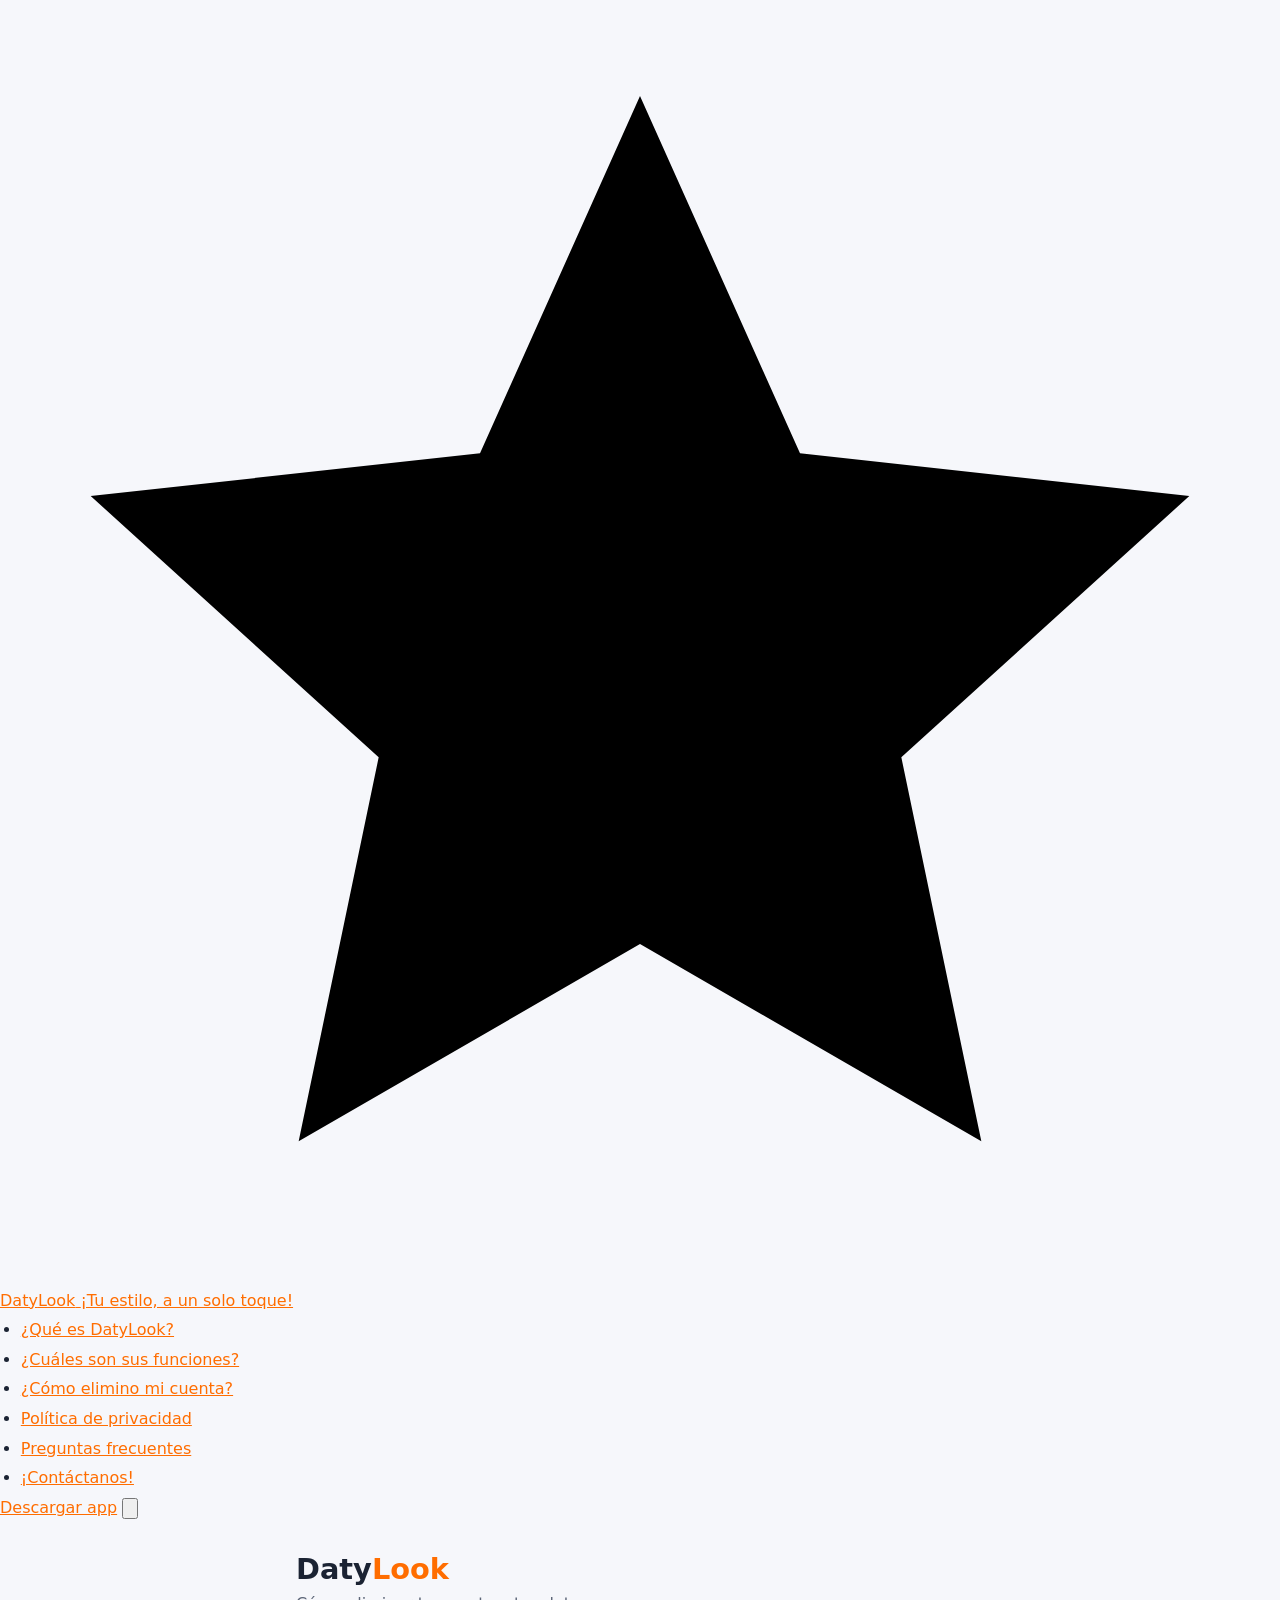
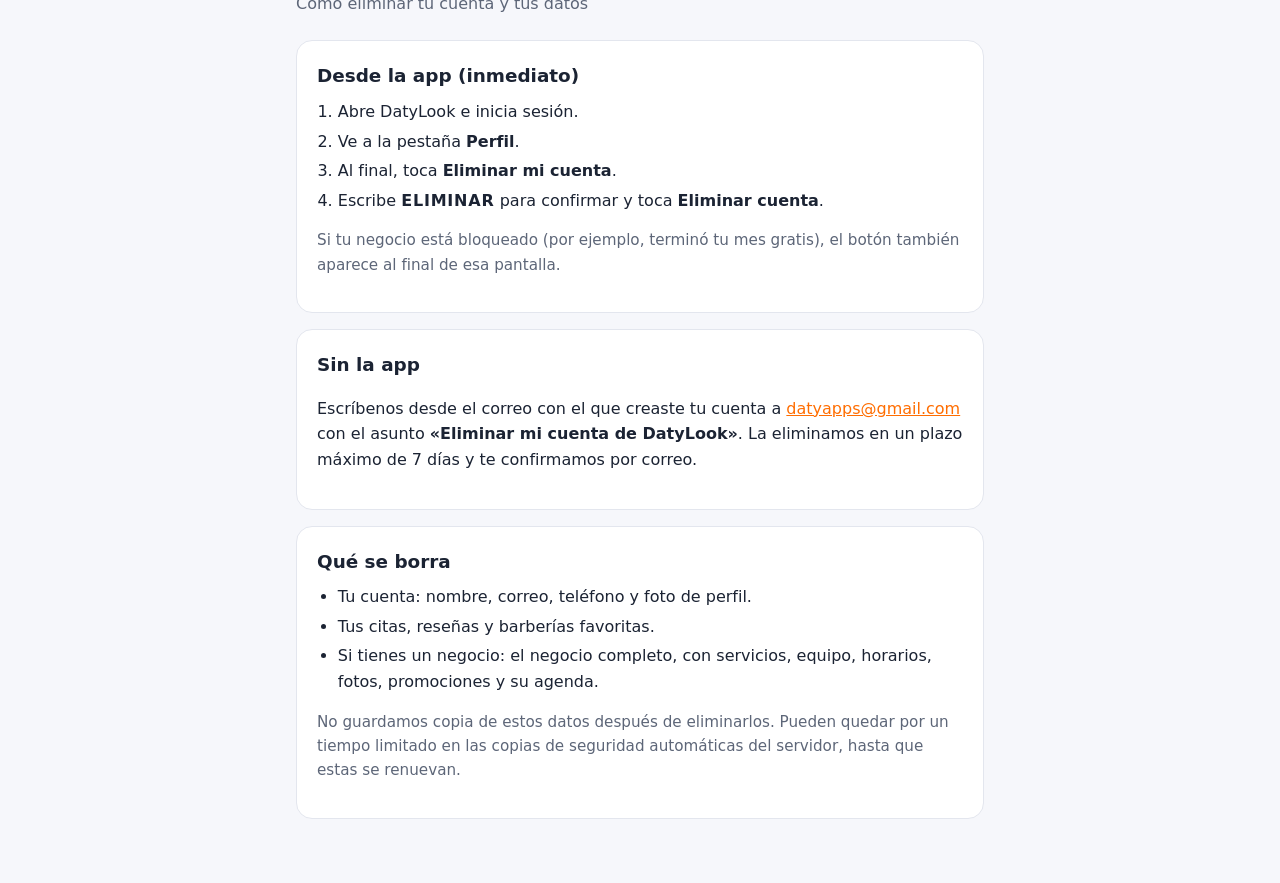
==== eliminar-cuenta.html @ 309f57aa "Index" ====
<!doctype html>
<html lang="es">
<head>
<meta charset="utf-8">
<meta name="viewport" content="width=device-width, initial-scale=1">
<title>Eliminar tu cuenta · DatyLook</title>
<meta name="description" content="Cómo eliminar tu cuenta de DatyLook y qué datos se borran.">
<style>
  :root { --bg:#f6f7fb; --card:#ffffff; --text:#1b2333; --muted:#5d6678; --accent:#ff6d00; --line:#e3e6ee; }
  @media (prefers-color-scheme: dark) {
    :root { --bg:#0f1724; --card:#172235; --text:#eef1f7; --muted:#a3adbf; --line:#26334a; }
  }
  * { box-sizing:border-box; }
  body { margin:0; background:var(--bg); color:var(--text); font:16px/1.6 system-ui, -apple-system, "Segoe UI", Roboto, sans-serif; }
  main { max-width:720px; margin:0 auto; padding:32px 16px 48px; }
  h1 { font-size:1.8rem; line-height:1.2; margin:0 0 4px; }
  h1 span { color:var(--accent); }
  h2 { font-size:1.15rem; margin:0 0 8px; }
  .sub { color:var(--muted); margin:0 0 24px; }
  .card { background:var(--card); border:1px solid var(--line); border-radius:16px; padding:20px; margin-bottom:16px; }
  ol, ul { margin:0; padding-left:1.3em; }
  li { margin:4px 0; }
  a { color:var(--accent); }
  .note { color:var(--muted); font-size:.95rem; }
  b.word { letter-spacing:.05em; }
</style>
</head>
<body>
  <header class="nav" id="nav">
    <div class="nav-inner">
      <div class="brand">
      <a class="logo brand" href="index.html#inicio" aria-label="DatyLook, ir al inicio">
        <svg viewBox="0 0 24 24" aria-hidden="true"><path d="M12 1.8l3 6.7 7.3.8-5.4 4.9 1.5 7.2L12 17.7 5.6 21.4l1.5-7.2L1.7 9.3 9 8.5z"/></svg>
        <span class="brand-text">
          <span class="brand-name">Daty<span class="look">Look</span></span>
          <span class="tagline">¡Tu estilo, a un solo toque!</span>
        </span>
      </a>
      </div>
      <ul class="nav-links" id="nav-links">
        <li><a href="#index.htmlque-es">¿Qué es DatyLook?</a></li>
        <li><a href="#index.htmlfunciones">¿Cuáles son sus funciones?</a></li>
        <li><a href="eliminar-cuenta.html">¿Cómo elimino mi cuenta?</a></li>
        <li><a href="privacidad.html">Política de privacidad</a></li>
        <li><a href="index.html#preguntas">Preguntas frecuentes</a></li>
        <li><a href="index.html#contacto">¡Contáctanos!</a></li>
      </ul>
      <a class="btn btn-primary btn-sm" href="#descargar"><i class="fa-solid fa-download" aria-hidden="true"></i>Descargar app</a>
      <button class="menu-btn" id="menu-btn" aria-label="Abrir menú" aria-expanded="false" aria-controls="nav-links">
        <svg viewBox="0 0 24 24" aria-hidden="true"><path d="M4 7h16M4 12h16M4 17h16"/></svg>
      </button>
    </div>
  </header>
<main>
  <h1>Daty<span>Look</span></h1>
  <p class="sub">Cómo eliminar tu cuenta y tus datos</p>

  <section class="card">
    <h2>Desde la app (inmediato)</h2>
    <ol>
      <li>Abre DatyLook e inicia sesión.</li>
      <li>Ve a la pestaña <b>Perfil</b>.</li>
      <li>Al final, toca <b>Eliminar mi cuenta</b>.</li>
      <li>Escribe <b class="word">ELIMINAR</b> para confirmar y toca <b>Eliminar cuenta</b>.</li>
    </ol>
    <p class="note">Si tu negocio está bloqueado (por ejemplo, terminó tu mes gratis), el botón también aparece al final de esa pantalla.</p>
  </section>

  <section class="card">
    <h2>Sin la app</h2>
    <p>Escríbenos desde el correo con el que creaste tu cuenta a
      <a href="mailto:datyapps@gmail.com?subject=Eliminar%20mi%20cuenta%20de%20DatyLook">datyapps@gmail.com</a>
      con el asunto <b>«Eliminar mi cuenta de DatyLook»</b>. La eliminamos en un plazo máximo de 7 días y te confirmamos por correo.</p>
  </section>

  <section class="card">
    <h2>Qué se borra</h2>
    <ul>
      <li>Tu cuenta: nombre, correo, teléfono y foto de perfil.</li>
      <li>Tus citas, reseñas y barberías favoritas.</li>
      <li>Si tienes un negocio: el negocio completo, con servicios, equipo, horarios, fotos, promociones y su agenda.</li>
    </ul>
    <p class="note">No guardamos copia de estos datos después de eliminarlos. Pueden quedar por un tiempo limitado en las copias de seguridad automáticas del servidor, hasta que estas se renuevan.</p>
  </section>
</main>
</body>
</html>
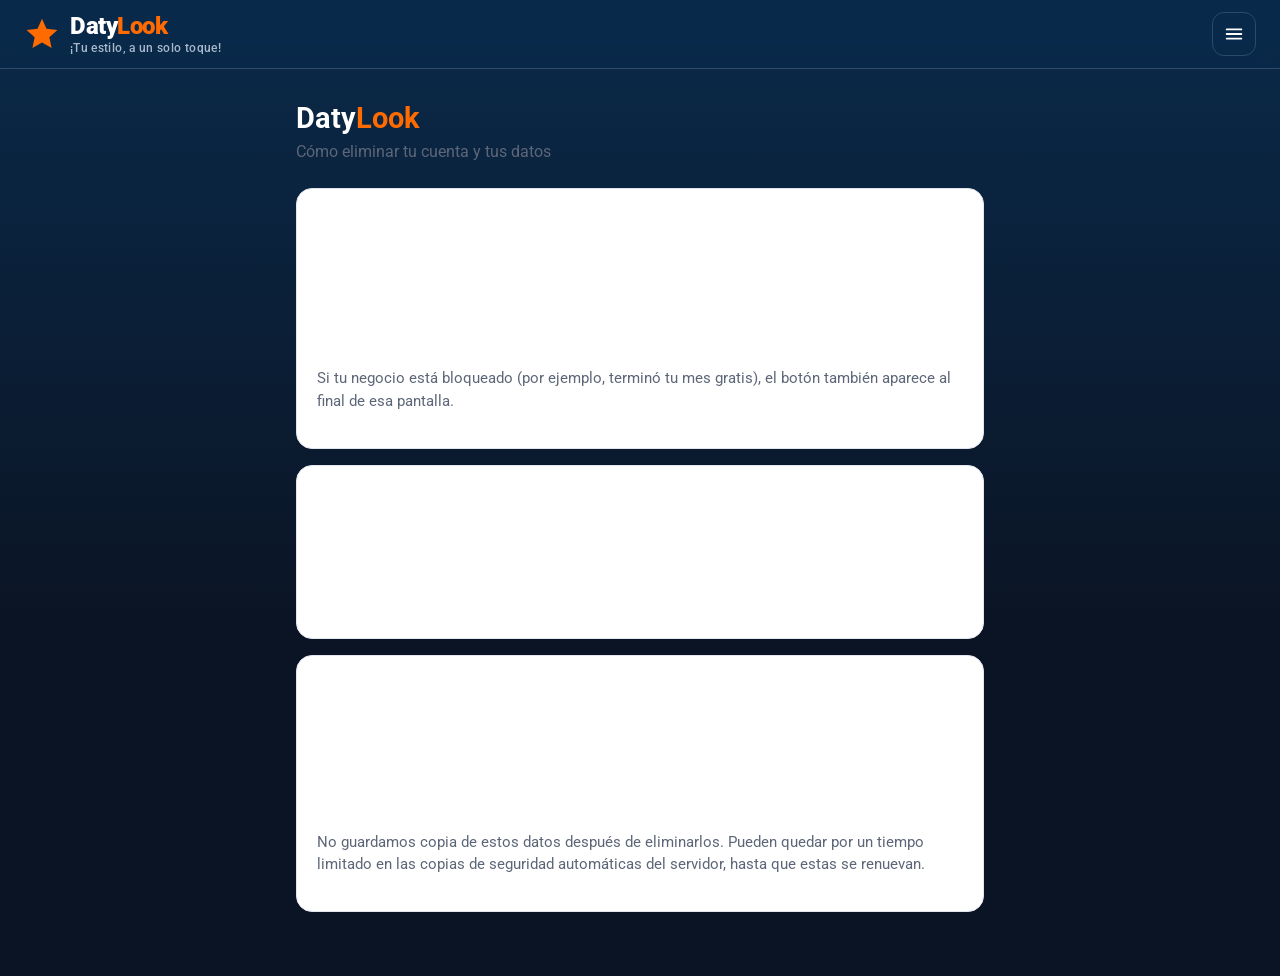
==== commit 8444b518: "Ayuda" ====
--- a/eliminar-cuenta.html
+++ b/eliminar-cuenta.html
@@ -24,6 +24,13 @@
   .note { color:var(--muted); font-size:.95rem; }
   b.word { letter-spacing:.05em; }
 </style>
+<link rel="preconnect" href="https://fonts.googleapis.com">
+<link href="https://fonts.googleapis.com/css2?family=Roboto:wght@400;500;700;900&display=swap" rel="stylesheet">
+<link rel="stylesheet" href="https://cdnjs.cloudflare.com/ajax/libs/font-awesome/6.5.2/css/all.min.css">
+<link rel="stylesheet" href="css/styles.css">
+<meta name="description" content="DatyLook es la app para reservar citas con barberos y estilistas. Elige a tu profesional, escoge la hora y confirma en segundos.">
+<meta name="theme-color" content="#0A2A4A">
+<link rel="icon" href="data:image/svg+xml,<svg xmlns='http://www.w3.org/2000/svg' viewBox='0 0 24 24'><path fill='%23FF6B00' d='M12 1.8l3 6.7 7.3.8-5.4 4.9 1.5 7.2L12 17.7 5.6 21.4l1.5-7.2L1.7 9.3 9 8.5z'/></svg>">
 </head>
 <body>
   <header class="nav" id="nav">
--- a/css/styles.css
+++ b/css/styles.css
@@ -0,0 +1,408 @@
+:root {
+  color-scheme: dark;
+  box-sizing: border-box;
+  padding-top: env(safe-area-inset-top, 0px);
+  padding-bottom: env(safe-area-inset-bottom, 0px);
+ 
+  --bg-start: #0A2A4A;
+  --bg-end: #0B1424;
+  --surface: #1B3A66;
+  --input-bg: #0E2240;
+  --border: #2C4A6E;
+  --accent: #FF6B00;
+  --accent-hover: #FF8126;
+  --text: #FFFFFF;
+  --text-muted: #A9B8CC;
+  --radius-card: 24px;
+  --radius-input: 16px;
+  --radius-pill: 999px;
+  --font: 'Roboto', system-ui, -apple-system, 'Segoe UI', sans-serif;
+}
+*, *::before, *::after { box-sizing: inherit; }
+html { scroll-padding-top: calc(env(safe-area-inset-top, 0px) + 80px); scroll-behavior: smooth; }
+body {
+  margin: 0;
+  min-height: 100vh;
+  font-family: var(--font);
+  color: var(--text);
+  background: var(--bg-end) linear-gradient(180deg, var(--bg-start) 0%, var(--bg-end) 70%) fixed;
+  line-height: 1.5;
+}
+body::before {
+  content: "";
+  position: fixed;
+  inset: 0 0 auto;
+  height: env(safe-area-inset-top, 0px);
+  background: var(--bg-start);
+  z-index: 10;
+}
+a { color: inherit; text-decoration: none; }
+:focus-visible { outline: 3px solid var(--accent); outline-offset: 3px; border-radius: 8px; }
+ 
+/* Navbar */
+.nav {
+  position: sticky;
+  top: env(safe-area-inset-top, 0px);
+  z-index: 20;
+  background: rgba(10, 42, 74, 0.88);
+  backdrop-filter: blur(10px);
+  border-bottom: 1px solid var(--border);
+}
+.nav-inner {
+  max-width: 1120px;
+  margin: 0 auto;
+  padding: 14px 24px;
+  display: flex;
+  align-items: center;
+  gap: 32px;
+}
+.logo { display: flex; align-items: center; gap: 10px; font-weight: 900; font-size: 1.6rem; letter-spacing: -0.5px; }
+.logo svg { width: 30px; height: 30px; fill: var(--accent); }
+.logo .look { color: var(--accent); }
+.nav-links { display: flex; gap: 28px; margin-left: auto; list-style: none; padding: 0; margin-block: 0; }
+.nav-links a { color: var(--text-muted); font-weight: 500; transition: color .15s; }
+.nav-links a:hover { color: var(--text); }
+.menu-btn {
+  display: none; margin-left: auto;
+  background: transparent; border: 1px solid var(--border); border-radius: 12px;
+  color: var(--text); width: 44px; height: 44px; cursor: pointer;
+}
+.menu-btn svg { width: 22px; height: 22px; stroke: currentColor; fill: none; stroke-width: 2; stroke-linecap: round; }
+ 
+/* Botones */
+.btn {
+  display: inline-flex; align-items: center; justify-content: center;
+  font: 700 1rem var(--font);
+  padding: 15px 28px;
+  border-radius: var(--radius-pill);
+  border: 2px solid transparent;
+  cursor: pointer;
+  transition: background .15s, border-color .15s;
+}
+.btn-primary { background: var(--accent); color: #fff; }
+.btn-primary:hover { background: var(--accent-hover); }
+.btn-ghost { background: transparent; color: var(--accent); border-color: var(--border); }
+.btn-ghost:hover { border-color: var(--accent); }
+.btn-sm { padding: 10px 20px; font-size: .95rem; }
+ 
+/* Hero */
+.hero {
+  max-width: 1120px;
+  margin: 0 auto;
+  padding: 72px 24px 96px;
+  display: grid;
+  grid-template-columns: 1.1fr .9fr;
+  gap: 56px;
+  align-items: center;
+}
+.hero h1 {
+  margin: 0 0 20px;
+  font-size: clamp(2.3rem, 5vw, 3.6rem);
+  line-height: 1.08;
+  font-weight: 900;
+  letter-spacing: -1px;
+  max-width: 14ch;
+}
+.hero p.lead { margin: 0 0 32px; font-size: 1.2rem; color: var(--text-muted); max-width: 46ch; }
+.cta-row { display: flex; flex-wrap: wrap; gap: 14px; margin-bottom: 28px; }
+.hero small { color: var(--text-muted); font-size: .95rem; }
+ 
+/* Teléfono */
+.phone-wrap { display: flex; justify-content: center; }
+.phone {
+  width: min(320px, 100%);
+  background: linear-gradient(180deg, #0C2745, #0B1424);
+  border: 8px solid #060C18;
+  border-radius: 44px;
+  padding: 22px 18px 24px;
+  box-shadow: 0 30px 70px rgba(0,0,0,.5), 0 0 0 1px var(--border);
+}
+.phone h2 { font-size: 1.25rem; margin: 6px 0 4px; }
+.phone .sub { color: var(--text-muted); font-size: .9rem; margin: 0 0 18px; }
+.barber {
+  display: flex; align-items: center; gap: 12px;
+  background: var(--input-bg);
+  border: 1px solid var(--border);
+  border-radius: var(--radius-input);
+  padding: 12px;
+  margin-bottom: 18px;
+}
+.avatar {
+  width: 44px; height: 44px; border-radius: 50%;
+  background: var(--surface);
+  display: grid; place-items: center;
+  font-weight: 700; color: var(--accent);
+}
+.barber strong { display: block; font-size: 1rem; }
+.barber span { color: var(--text-muted); font-size: .85rem; }
+.slots-title { font-size: .9rem; color: var(--text-muted); margin: 0 0 10px; }
+.slots { display: grid; grid-template-columns: repeat(3, 1fr); gap: 8px; margin-bottom: 20px; }
+.slot {
+  text-align: center; padding: 10px 0;
+  border: 1px solid var(--border);
+  border-radius: var(--radius-pill);
+  color: var(--accent); font-weight: 500; font-size: .9rem;
+}
+.slot.on { background: var(--accent); border-color: var(--accent); color: #fff; font-weight: 700; }
+.phone .btn { width: 100%; }
+.confirm { animation: pulse 1.6s ease-out 1.2s 1 both; }
+@keyframes pulse {
+  0% { box-shadow: 0 0 0 0 rgba(255,107,0,.6); }
+  100% { box-shadow: 0 0 0 18px rgba(255,107,0,0); }
+}
+ 
+/* Secciones */
+.section { max-width: 1120px; margin: 0 auto; padding: 80px 24px; }
+.section-head h2 { font-size: clamp(1.8rem, 3.6vw, 2.6rem); line-height: 1.15; font-weight: 900; letter-spacing: -0.5px; margin: 0 0 14px; max-width: 22ch; }
+.section-head p { color: var(--text-muted); font-size: 1.1rem; max-width: 52ch; margin: 0 0 44px; }
+ 
+.compare-head, .compare-row { display: grid; grid-template-columns: 1fr 1fr; gap: 48px; }
+.compare-head { padding-bottom: 14px; font-weight: 700; }
+.compare-head span:first-child { color: var(--text-muted); }
+.compare-head span:last-child { color: var(--accent); padding-left: 21px; }
+.compare-row { padding: 28px 0; border-top: 1px solid var(--border); }
+.compare-row:last-child { border-bottom: 1px solid var(--border); }
+.compare-row .before { color: var(--text-muted); margin: 0; }
+.compare-row .after { margin: 0; font-weight: 500; padding-left: 18px; border-left: 3px solid var(--accent); }
+ 
+.band { background: rgba(27, 58, 102, 0.35); border-block: 1px solid var(--border); }
+.steps { list-style: none; margin: 0; padding: 0; display: grid; grid-template-columns: repeat(3, 1fr); gap: 40px; }
+.step-num {
+  width: 48px; height: 48px; border-radius: 50%;
+  display: grid; place-items: center;
+  border: 2px solid var(--accent); color: var(--accent);
+  font-weight: 900; font-size: 1.2rem; margin-bottom: 18px;
+}
+.steps h3 { margin: 0 0 8px; font-size: 1.25rem; }
+.steps p { margin: 0; color: var(--text-muted); max-width: 32ch; }
+ 
+/* Funciones por rol */
+.tabs { display: flex; flex-wrap: wrap; gap: 10px; margin-bottom: 40px; }
+.tab {
+  font: 700 1rem var(--font);
+  padding: 12px 26px;
+  border-radius: var(--radius-pill);
+  border: 2px solid var(--border);
+  background: transparent; color: var(--accent);
+  cursor: pointer;
+  transition: background .15s, border-color .15s;
+}
+.tab:hover { border-color: var(--accent); }
+.tab[aria-selected="true"] { background: var(--accent); border-color: var(--accent); color: #fff; }
+.role-grid { display: grid; grid-template-columns: 1fr auto; gap: 64px; align-items: center; }
+.role-grid[hidden] { display: none; }
+.features { list-style: none; margin: 0; padding: 0; display: grid; gap: 26px; }
+.features li { padding-left: 18px; border-left: 3px solid var(--accent); }
+.features strong { display: block; font-size: 1.15rem; margin-bottom: 4px; }
+.features span { color: var(--text-muted); }
+.mrow {
+  display: flex; justify-content: space-between; align-items: center; gap: 12px;
+  background: var(--input-bg); border: 1px solid var(--border);
+  border-radius: var(--radius-input); padding: 12px 14px; margin-bottom: 10px;
+}
+.mrow strong { display: block; font-size: .95rem; }
+.mrow small { color: var(--text-muted); font-size: .82rem; }
+.mrow .pill { color: var(--accent); font-weight: 700; font-size: .85rem; white-space: nowrap; }
+@media (max-width: 860px) {
+  .role-grid { grid-template-columns: 1fr; gap: 40px; }
+  .role-grid .phone-wrap { justify-content: center; }
+}
+ 
+/* Precios y preguntas */
+.pricing { display: grid; grid-template-columns: 1fr 1fr; gap: 64px; align-items: center; }
+.pricing .section-head p { margin-bottom: 0; }
+.price-card {
+  background: var(--surface);
+  border: 1px solid var(--accent);
+  border-radius: var(--radius-card);
+  padding: 36px 32px;
+}
+.price-card h3 { margin: 0 0 8px; font-size: 1.3rem; color: var(--accent); }
+.price { display: flex; align-items: baseline; gap: 8px; margin-bottom: 24px; }
+.price strong { font-size: 3.2rem; font-weight: 900; letter-spacing: -1px; line-height: 1; }
+.price span { color: var(--text-muted); font-size: 1.1rem; }
+.price-list { list-style: none; margin: 0 0 28px; padding: 0; display: grid; gap: 14px; }
+.price-list li { padding-left: 30px; position: relative; }
+.price-list li::before {
+  content: "\2713"; position: absolute; left: 0; top: 0;
+  color: var(--accent); font-weight: 900;
+}
+.price-card .btn { width: 100%; }
+ 
+.faq { max-width: 780px; border-bottom: 1px solid var(--border); }
+.faq details { border-top: 1px solid var(--border); }
+.faq summary {
+  list-style: none; cursor: pointer;
+  display: flex; justify-content: space-between; align-items: center; gap: 20px;
+  padding: 22px 0; font-weight: 700; font-size: 1.1rem;
+}
+.faq summary::-webkit-details-marker { display: none; }
+.faq summary::after { content: "+"; color: var(--accent); font-size: 1.6rem; font-weight: 400; line-height: 1; }
+.faq details[open] summary::after { content: "\2212"; }
+.faq details p { margin: 0 0 22px; color: var(--text-muted); max-width: 62ch; }
+@media (max-width: 860px) {
+  .pricing { grid-template-columns: 1fr; gap: 36px; }
+  .pricing .section-head p { margin-bottom: 0; }
+}
+ 
+/* Responsive */
+@media (max-width: 860px) {
+  .section { padding: 56px 24px; }
+  .compare-head { display: none; }
+  .compare-row { grid-template-columns: 1fr; gap: 14px; }
+  .steps { grid-template-columns: 1fr; gap: 32px; }
+}
+@media (max-width: 860px) {
+  .nav-links, .nav .btn-sm { display: none; }
+  .menu-btn { display: grid; place-items: center; }
+  .nav.open .nav-links {
+    display: flex; flex-direction: column; gap: 0;
+    position: absolute; top: 100%; left: 0; right: 0;
+    background: var(--bg-start); border-bottom: 1px solid var(--border);
+    padding: 8px 24px 18px;
+  }
+  .nav.open .nav-links a { display: block; padding: 14px 0; }
+  .hero { grid-template-columns: 1fr; padding-top: 40px; gap: 48px; }
+  .hero h1 { max-width: none; }
+}
+@media (prefers-reduced-motion: reduce) {
+  html { scroll-behavior: auto; }
+  .confirm { animation: none; }
+}
+ 
+/* La interfaz simulada del teléfono es solo ilustrativa */
+.phone { pointer-events: none; user-select: none; -webkit-user-select: none; }
+ 
+/* Iconos en botones */
+.btn i { margin-right: 10px; }
+.btn[disabled] { opacity: .6; cursor: not-allowed; }
+ 
+/* Llamado final */
+.cta-final {
+  text-align: center;
+  background: var(--surface);
+  border: 1px solid var(--accent);
+  border-radius: var(--radius-card);
+  padding: 64px 28px;
+}
+.cta-final h2 { margin: 0 0 14px; font-size: clamp(1.8rem, 3.6vw, 2.6rem); font-weight: 900; letter-spacing: -0.5px; }
+.cta-final p { margin: 0 auto 30px; color: var(--text-muted); font-size: 1.1rem; max-width: 52ch; }
+.cta-final .cta-row { justify-content: center; }
+.cta-final small { color: var(--text-muted); display: block; max-width: 56ch; margin: 0 auto; }
+ 
+/* Contacto */
+.contact { display: grid; grid-template-columns: 1fr 1fr; gap: 64px; align-items: start; }
+.contact .section-head p { margin-bottom: 28px; }
+.contact-list { list-style: none; margin: 0; padding: 0; display: grid; gap: 16px; }
+.contact-list a { display: inline-flex; align-items: center; gap: 14px; font-weight: 500; }
+.contact-list a:hover { color: var(--accent); }
+.ico {
+  width: 44px; height: 44px; border-radius: 50%;
+  display: grid; place-items: center;
+  border: 1px solid var(--border); color: var(--accent); font-size: 1.1rem;
+}
+.contact-form { display: grid; gap: 18px; }
+.field label { display: block; margin-bottom: 8px; color: var(--text-muted); font-weight: 500; }
+.field input, .field textarea {
+  width: 100%;
+  background: var(--input-bg); color: var(--text);
+  border: 1px solid var(--border); border-radius: var(--radius-input);
+  padding: 14px 16px; font: 400 1rem var(--font);
+}
+.field textarea { resize: vertical; min-height: 130px; }
+.field input:focus, .field textarea:focus { border-color: var(--accent); outline: none; }
+.field input:focus-visible, .field textarea:focus-visible { outline: 3px solid var(--accent); outline-offset: 2px; }
+.field .invalid { border-color: #ff5a5a; }
+.hp { position: absolute; left: -9999px; width: 1px; height: 1px; opacity: 0; }
+.form-status { margin: 0; min-height: 1.5em; color: var(--text-muted); }
+.form-status.ok { color: #6fdc8c; }
+.form-status.err { color: #ff8a8a; }
+ 
+/* Pie de página */
+.footer { border-top: 1px solid var(--border); background: rgba(6, 12, 24, 0.5); }
+.footer-inner {
+  max-width: 1120px; margin: 0 auto; padding: 40px 24px 16px;
+  display: flex; flex-wrap: wrap; align-items: center; gap: 20px 32px;
+}
+.footer-inner p { margin: 0; color: var(--text-muted); }
+.social { display: flex; gap: 12px; margin-left: auto; }
+.social a {
+  width: 44px; height: 44px; border-radius: 50%;
+  display: grid; place-items: center;
+  border: 1px solid var(--border); color: var(--accent); font-size: 1.15rem;
+  transition: border-color .15s, background .15s;
+}
+.social a:hover { border-color: var(--accent); background: rgba(255, 107, 0, 0.1); }
+.copy { max-width: 1120px; margin: 0 auto; padding: 0 24px 28px; color: var(--text-muted); font-size: .9rem; }
+ 
+@media (max-width: 860px) {
+  .contact { grid-template-columns: 1fr; gap: 40px; }
+  .cta-final { padding: 44px 22px; }
+  .social { margin-left: 0; }
+}
+
+/* Navbar compacto */
+.nav-inner { max-width: 1280px; gap: 24px; padding: 12px 24px; }
+.nav-links { gap: 20px; }
+.nav-links a { font-size: .88rem; white-space: nowrap; }
+.nav .btn-sm { padding: 9px 18px; font-size: .9rem; white-space: nowrap; }
+
+/* Logo y leyenda como una sola pieza */
+.brand { gap: 0; flex-shrink: 0; }
+.brand .logo { font-size: 1.5rem; line-height: 1.1; gap: 9px; }
+.brand .logo svg { width: 30px; height: 30px; }
+.tagline {
+  margin: 3px 0 0 39px;
+  font-size: .74rem; line-height: 1.1;
+  letter-spacing: .03em; font-weight: 500;
+  color: var(--text-muted);
+  white-space: nowrap;
+}
+
+/* Con textos largos, el menú pasa a hamburguesa antes */
+@media (max-width: 1280px) {
+  .nav-links, .nav .btn-sm { display: none; }
+  .menu-btn { display: grid; place-items: center; }
+  .nav.open .nav-links {
+    display: flex; flex-direction: column; gap: 0;
+    position: absolute; top: 100%; left: 0; right: 0;
+    background: var(--bg-start); border-bottom: 1px solid var(--border);
+    padding: 8px 24px 18px;
+  }
+  .nav.open .nav-links a { display: block; padding: 14px 0; font-size: 1rem; }
+}
+
+/* Estrella centrada entre el nombre y la leyenda */
+.logo.brand { flex-direction: row; align-items: center; gap: 10px; font-size: 1.5rem; line-height: 1.1; }
+.logo.brand svg { width: 36px; height: 36px; flex-shrink: 0; }
+.brand-text { display: flex; flex-direction: column; gap: 3px; }
+.brand-text .tagline { display: block; margin: 0; }
+
+/* Pasos centrados en celular */
+@media (max-width: 860px) {
+  .steps li { text-align: center; }
+  .step-num { margin-inline: auto; }
+  .steps p { margin-inline: auto; }
+}
+
+/* Íconos dentro de los campos */
+.input-wrap { position: relative; }
+.input-wrap > i {
+  position: absolute; left: 16px; top: 50%; transform: translateY(-50%);
+  width: 18px; text-align: center;
+  color: var(--text-muted); pointer-events: none; transition: color .15s;
+}
+.input-wrap.area > i { top: 20px; transform: none; }
+.input-wrap:focus-within > i { color: var(--accent); }
+.input-wrap input, .input-wrap textarea { padding-left: 48px; }
+
+/* Íconos en pestañas y botones pequeños */
+.tab i { margin-right: 8px; }
+.btn-sm i { margin-right: 8px; }
+
+/* Lista con íconos en círculo */
+.features.with-icons li {
+  display: grid; grid-template-columns: 44px 1fr; column-gap: 16px; align-items: start;
+  border-left: none; padding-left: 0;
+}
+.features.with-icons .ico { grid-row: 1 / span 2; }
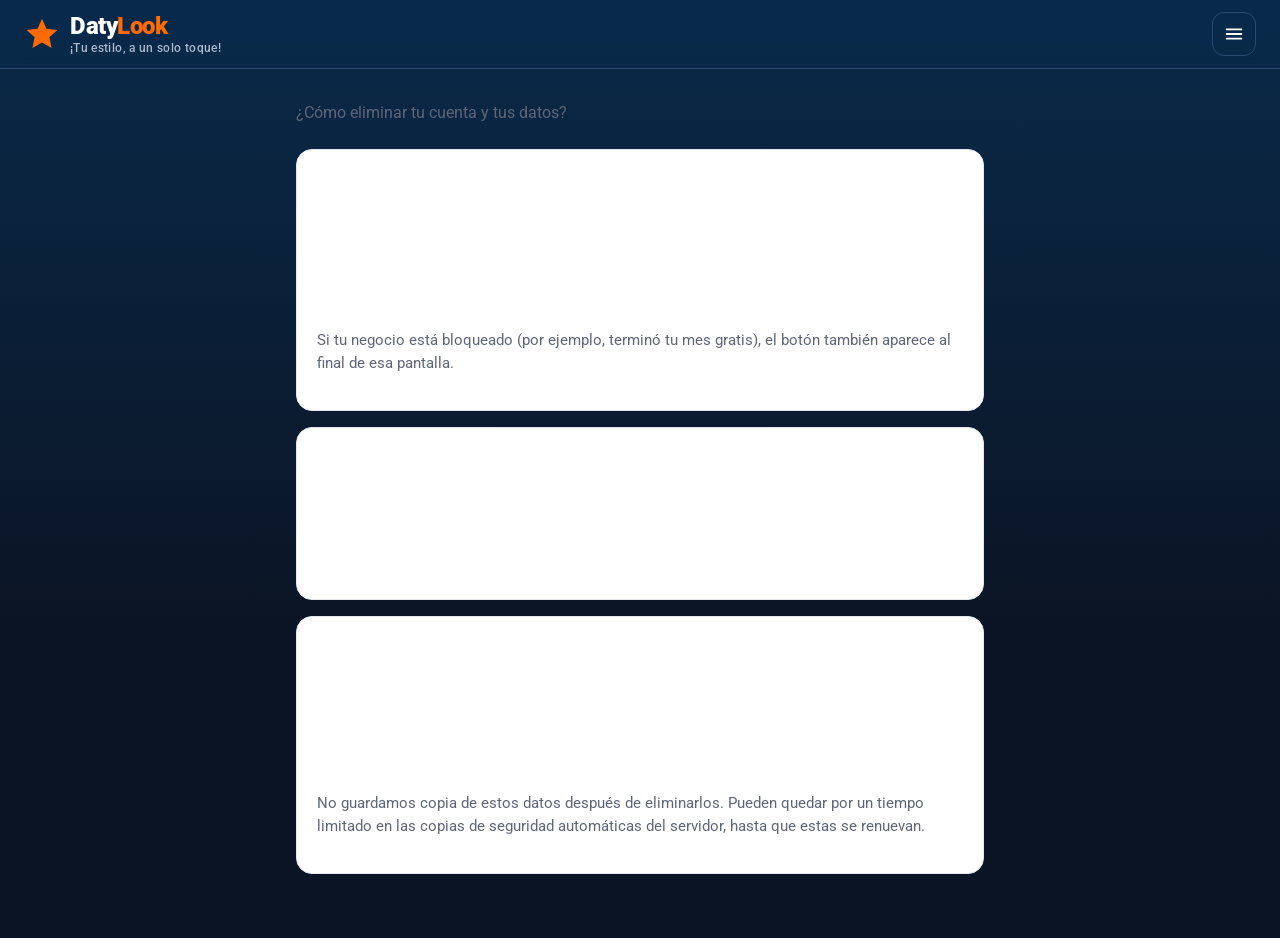
==== commit f00721d6: "Ayuda" ====
--- a/eliminar-cuenta.html
+++ b/eliminar-cuenta.html
@@ -59,8 +59,7 @@
     </div>
   </header>
 <main>
-  <h1>Daty<span>Look</span></h1>
-  <p class="sub">Cómo eliminar tu cuenta y tus datos</p>
+  <p class="sub">¿Cómo eliminar tu cuenta y tus datos?</p>
 
   <section class="card">
     <h2>Desde la app (inmediato)</h2>
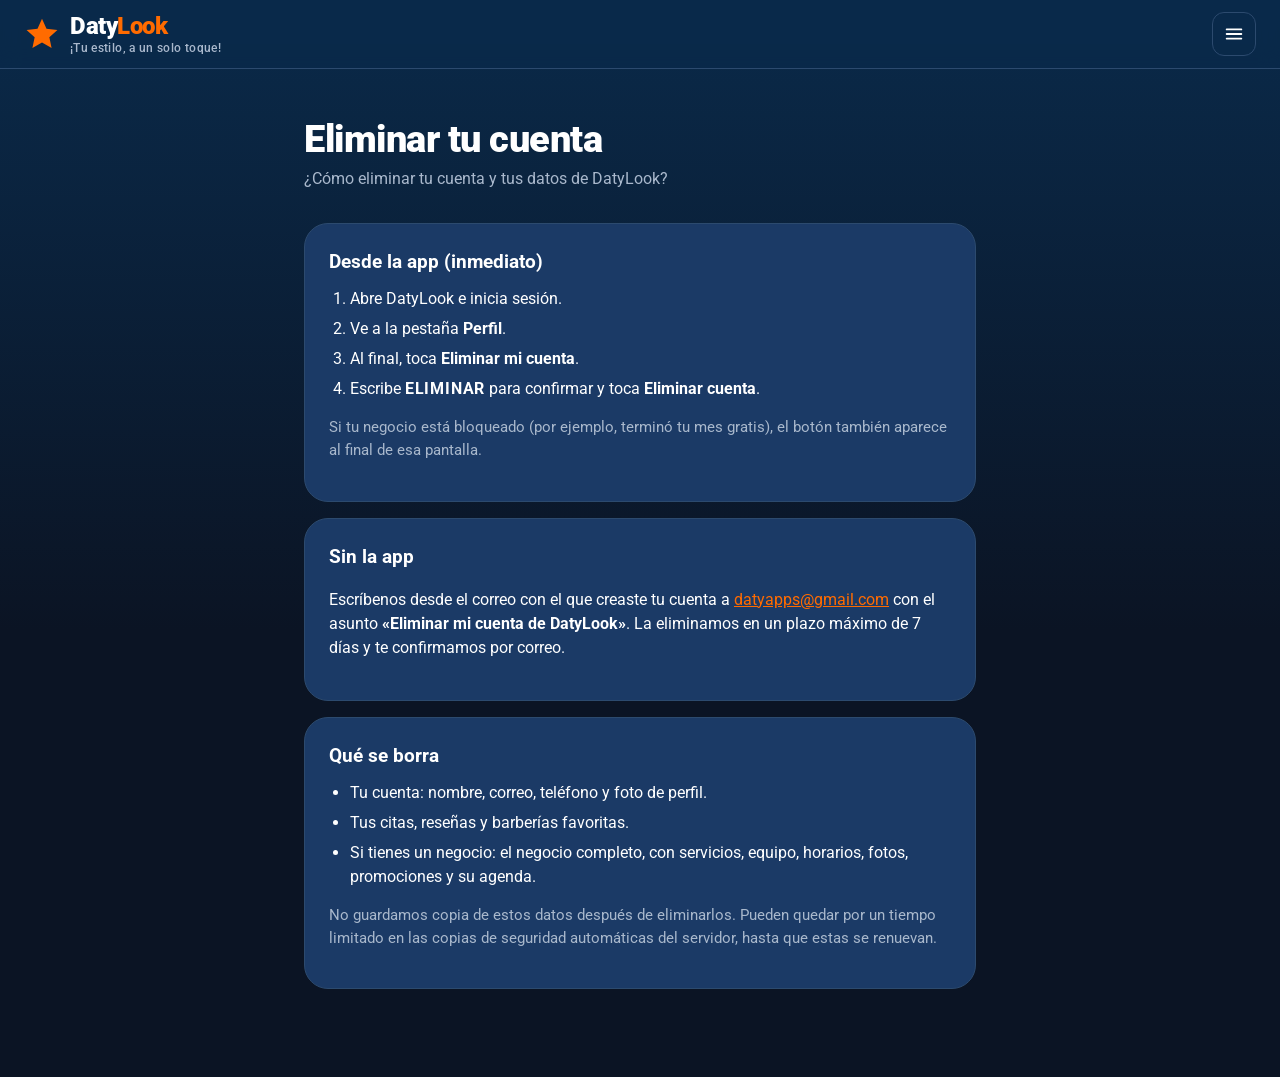
==== commit d56e9724: "Ayuda" ====
--- a/eliminar-cuenta.html
+++ b/eliminar-cuenta.html
@@ -2,64 +2,59 @@
 <html lang="es">
 <head>
 <meta charset="utf-8">
-<meta name="viewport" content="width=device-width, initial-scale=1">
+<meta name="viewport" content="width=device-width, initial-scale=1, viewport-fit=cover">
 <title>Eliminar tu cuenta · DatyLook</title>
 <meta name="description" content="Cómo eliminar tu cuenta de DatyLook y qué datos se borran.">
-<style>
-  :root { --bg:#f6f7fb; --card:#ffffff; --text:#1b2333; --muted:#5d6678; --accent:#ff6d00; --line:#e3e6ee; }
-  @media (prefers-color-scheme: dark) {
-    :root { --bg:#0f1724; --card:#172235; --text:#eef1f7; --muted:#a3adbf; --line:#26334a; }
-  }
-  * { box-sizing:border-box; }
-  body { margin:0; background:var(--bg); color:var(--text); font:16px/1.6 system-ui, -apple-system, "Segoe UI", Roboto, sans-serif; }
-  main { max-width:720px; margin:0 auto; padding:32px 16px 48px; }
-  h1 { font-size:1.8rem; line-height:1.2; margin:0 0 4px; }
-  h1 span { color:var(--accent); }
-  h2 { font-size:1.15rem; margin:0 0 8px; }
-  .sub { color:var(--muted); margin:0 0 24px; }
-  .card { background:var(--card); border:1px solid var(--line); border-radius:16px; padding:20px; margin-bottom:16px; }
-  ol, ul { margin:0; padding-left:1.3em; }
-  li { margin:4px 0; }
-  a { color:var(--accent); }
-  .note { color:var(--muted); font-size:.95rem; }
-  b.word { letter-spacing:.05em; }
-</style>
+<meta name="theme-color" content="#0A2A4A">
 <link rel="preconnect" href="https://fonts.googleapis.com">
 <link href="https://fonts.googleapis.com/css2?family=Roboto:wght@400;500;700;900&display=swap" rel="stylesheet">
 <link rel="stylesheet" href="https://cdnjs.cloudflare.com/ajax/libs/font-awesome/6.5.2/css/all.min.css">
 <link rel="stylesheet" href="css/styles.css">
-<meta name="description" content="DatyLook es la app para reservar citas con barberos y estilistas. Elige a tu profesional, escoge la hora y confirma en segundos.">
-<meta name="theme-color" content="#0A2A4A">
 <link rel="icon" href="data:image/svg+xml,<svg xmlns='http://www.w3.org/2000/svg' viewBox='0 0 24 24'><path fill='%23FF6B00' d='M12 1.8l3 6.7 7.3.8-5.4 4.9 1.5 7.2L12 17.7 5.6 21.4l1.5-7.2L1.7 9.3 9 8.5z'/></svg>">
+<style>
+  .page { max-width: 720px; margin: 0 auto; padding: 48px 24px 72px; }
+  .page h1 { font-size: clamp(1.8rem, 4vw, 2.4rem); font-weight: 900; line-height: 1.15; letter-spacing: -0.5px; margin: 0 0 6px; }
+  .page .sub { color: var(--text-muted); margin: 0 0 32px; }
+  .card { background: var(--surface); border: 1px solid var(--border); border-radius: var(--radius-card); padding: 24px; margin-bottom: 16px; }
+  .card h2 { font-size: 1.2rem; margin: 0 0 10px; }
+  .card ol, .card ul { margin: 0; padding-left: 1.3em; }
+  .card li { margin: 6px 0; }
+  .card a { color: var(--accent); text-decoration: underline; }
+  .note { color: var(--text-muted); font-size: .95rem; }
+  .word { letter-spacing: .05em; }
+</style>
 </head>
 <body>
-  <header class="nav" id="nav">
-    <div class="nav-inner">
-      <div class="brand">
-      <a class="logo brand" href="index.html#inicio" aria-label="DatyLook, ir al inicio">
-        <svg viewBox="0 0 24 24" aria-hidden="true"><path d="M12 1.8l3 6.7 7.3.8-5.4 4.9 1.5 7.2L12 17.7 5.6 21.4l1.5-7.2L1.7 9.3 9 8.5z"/></svg>
-        <span class="brand-text">
-          <span class="brand-name">Daty<span class="look">Look</span></span>
-          <span class="tagline">¡Tu estilo, a un solo toque!</span>
-        </span>
-      </a>
-      </div>
-      <ul class="nav-links" id="nav-links">
-        <li><a href="#index.htmlque-es">¿Qué es DatyLook?</a></li>
-        <li><a href="#index.htmlfunciones">¿Cuáles son sus funciones?</a></li>
-        <li><a href="eliminar-cuenta.html">¿Cómo elimino mi cuenta?</a></li>
-        <li><a href="privacidad.html">Política de privacidad</a></li>
-        <li><a href="index.html#preguntas">Preguntas frecuentes</a></li>
-        <li><a href="index.html#contacto">¡Contáctanos!</a></li>
-      </ul>
-      <a class="btn btn-primary btn-sm" href="#descargar"><i class="fa-solid fa-download" aria-hidden="true"></i>Descargar app</a>
-      <button class="menu-btn" id="menu-btn" aria-label="Abrir menú" aria-expanded="false" aria-controls="nav-links">
-        <svg viewBox="0 0 24 24" aria-hidden="true"><path d="M4 7h16M4 12h16M4 17h16"/></svg>
-      </button>
+
+<header class="nav" id="nav">
+  <div class="nav-inner">
+    <div class="brand">
+    <a class="logo brand" href="index.html#inicio" aria-label="DatyLook, ir al inicio">
+      <svg viewBox="0 0 24 24" aria-hidden="true"><path d="M12 1.8l3 6.7 7.3.8-5.4 4.9 1.5 7.2L12 17.7 5.6 21.4l1.5-7.2L1.7 9.3 9 8.5z"/></svg>
+      <span class="brand-text">
+        <span class="brand-name">Daty<span class="look">Look</span></span>
+        <span class="tagline">¡Tu estilo, a un solo toque!</span>
+      </span>
+    </a>
     </div>
-  </header>
-<main>
-  <p class="sub">¿Cómo eliminar tu cuenta y tus datos?</p>
+    <ul class="nav-links" id="nav-links">
+      <li><a href="index.html#que-es">¿Qué es DatyLook?</a></li>
+      <li><a href="index.html#funciones">¿Cuáles son sus funciones?</a></li>
+      <li><a href="eliminar-cuenta.html">¿Cómo elimino mi cuenta?</a></li>
+      <li><a href="privacidad.html">Política de privacidad</a></li>
+      <li><a href="index.html#preguntas">Preguntas frecuentes</a></li>
+      <li><a href="index.html#contacto">¡Contáctanos!</a></li>
+    </ul>
+    <a class="btn btn-primary btn-sm" href="index.html#descargar"><i class="fa-solid fa-download" aria-hidden="true"></i>Descargar app</a>
+    <button class="menu-btn" id="menu-btn" aria-label="Abrir menú" aria-expanded="false" aria-controls="nav-links">
+      <svg viewBox="0 0 24 24" aria-hidden="true"><path d="M4 7h16M4 12h16M4 17h16"/></svg>
+    </button>
+  </div>
+</header>
+
+<main class="page">
+  <h1>Eliminar tu cuenta</h1>
+  <p class="sub">¿Cómo eliminar tu cuenta y tus datos de DatyLook?</p>
 
   <section class="card">
     <h2>Desde la app (inmediato)</h2>
@@ -89,5 +84,7 @@
     <p class="note">No guardamos copia de estos datos después de eliminarlos. Pueden quedar por un tiempo limitado en las copias de seguridad automáticas del servidor, hasta que estas se renuevan.</p>
   </section>
 </main>
+
+<script src="js/main.js" defer></script>
 </body>
-</html>
+</html>
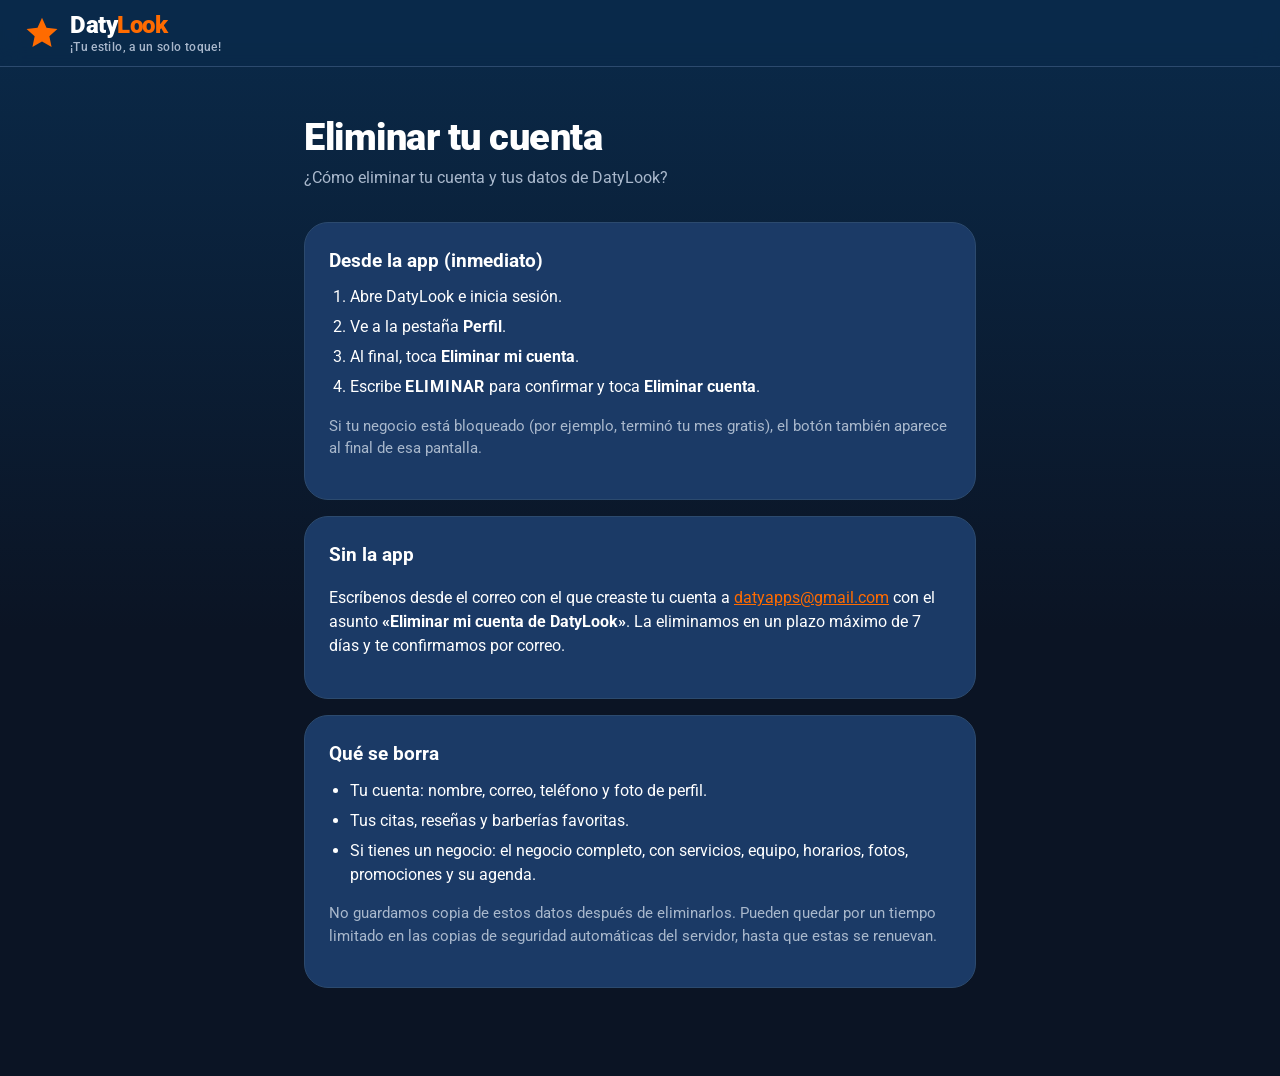
==== commit 52e9d903: "Ayuda" ====
--- a/eliminar-cuenta.html
+++ b/eliminar-cuenta.html
@@ -45,10 +45,6 @@
       <li><a href="index.html#preguntas">Preguntas frecuentes</a></li>
       <li><a href="index.html#contacto">¡Contáctanos!</a></li>
     </ul>
-    <a class="btn btn-primary btn-sm" href="index.html#descargar"><i class="fa-solid fa-download" aria-hidden="true"></i>Descargar app</a>
-    <button class="menu-btn" id="menu-btn" aria-label="Abrir menú" aria-expanded="false" aria-controls="nav-links">
-      <svg viewBox="0 0 24 24" aria-hidden="true"><path d="M4 7h16M4 12h16M4 17h16"/></svg>
-    </button>
   </div>
 </header>
 
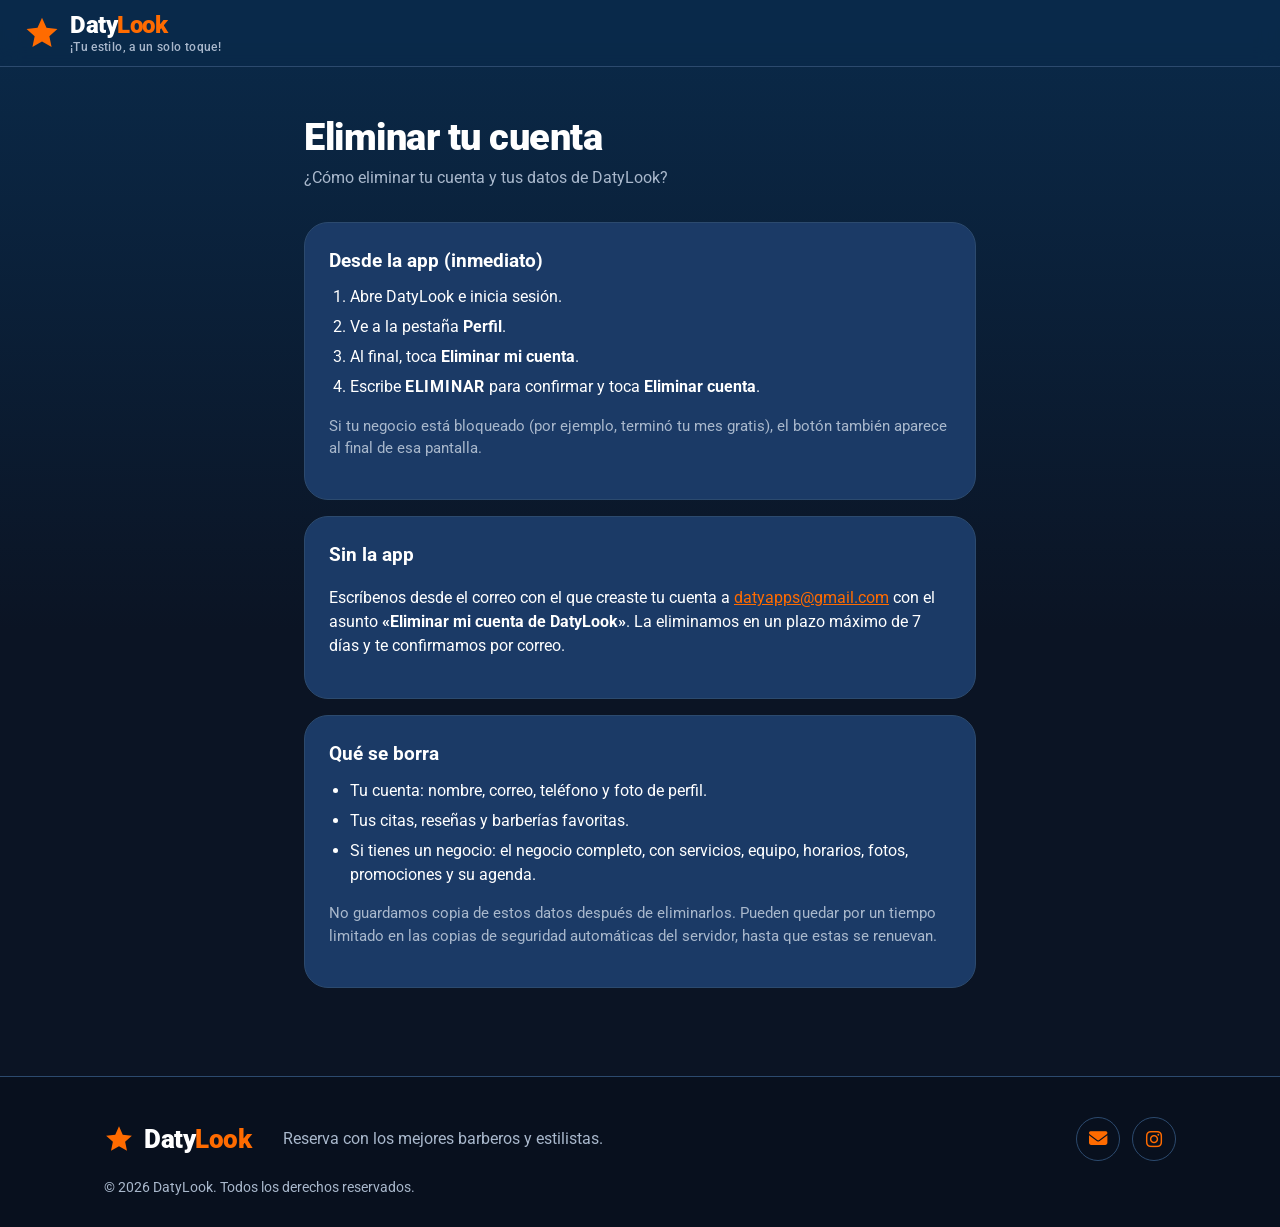
==== commit dea81e3b: "Ayuda" ====
--- a/eliminar-cuenta.html
+++ b/eliminar-cuenta.html
@@ -81,6 +81,21 @@
   </section>
 </main>
 
+<footer class="footer">
+  <div class="footer-inner">
+    <a class="logo" href="#inicio" aria-label="DatyLook, ir al inicio">
+      <svg viewBox="0 0 24 24" aria-hidden="true"><path d="M12 1.8l3 6.7 7.3.8-5.4 4.9 1.5 7.2L12 17.7 5.6 21.4l1.5-7.2L1.7 9.3 9 8.5z"/></svg>
+      <span>Daty<span class="look">Look</span></span>
+    </a>
+    <p>Reserva con los mejores barberos y estilistas.</p>
+    <div class="social">
+      <a href="mailto:datyapps@gmail.com" aria-label="Correo"><i class="fa-solid fa-envelope" aria-hidden="true"></i></a>
+      <a href="https://instagram.com/datyapps.sv" target="_blank" rel="noopener" aria-label="Instagram"><i class="fa-brands fa-instagram" aria-hidden="true"></i></a>
+    </div>
+  </div>
+  <p class="copy">© 2026 DatyLook. Todos los derechos reservados.</p>
+</footer>
+
 <script src="js/main.js" defer></script>
 </body>
 </html>
